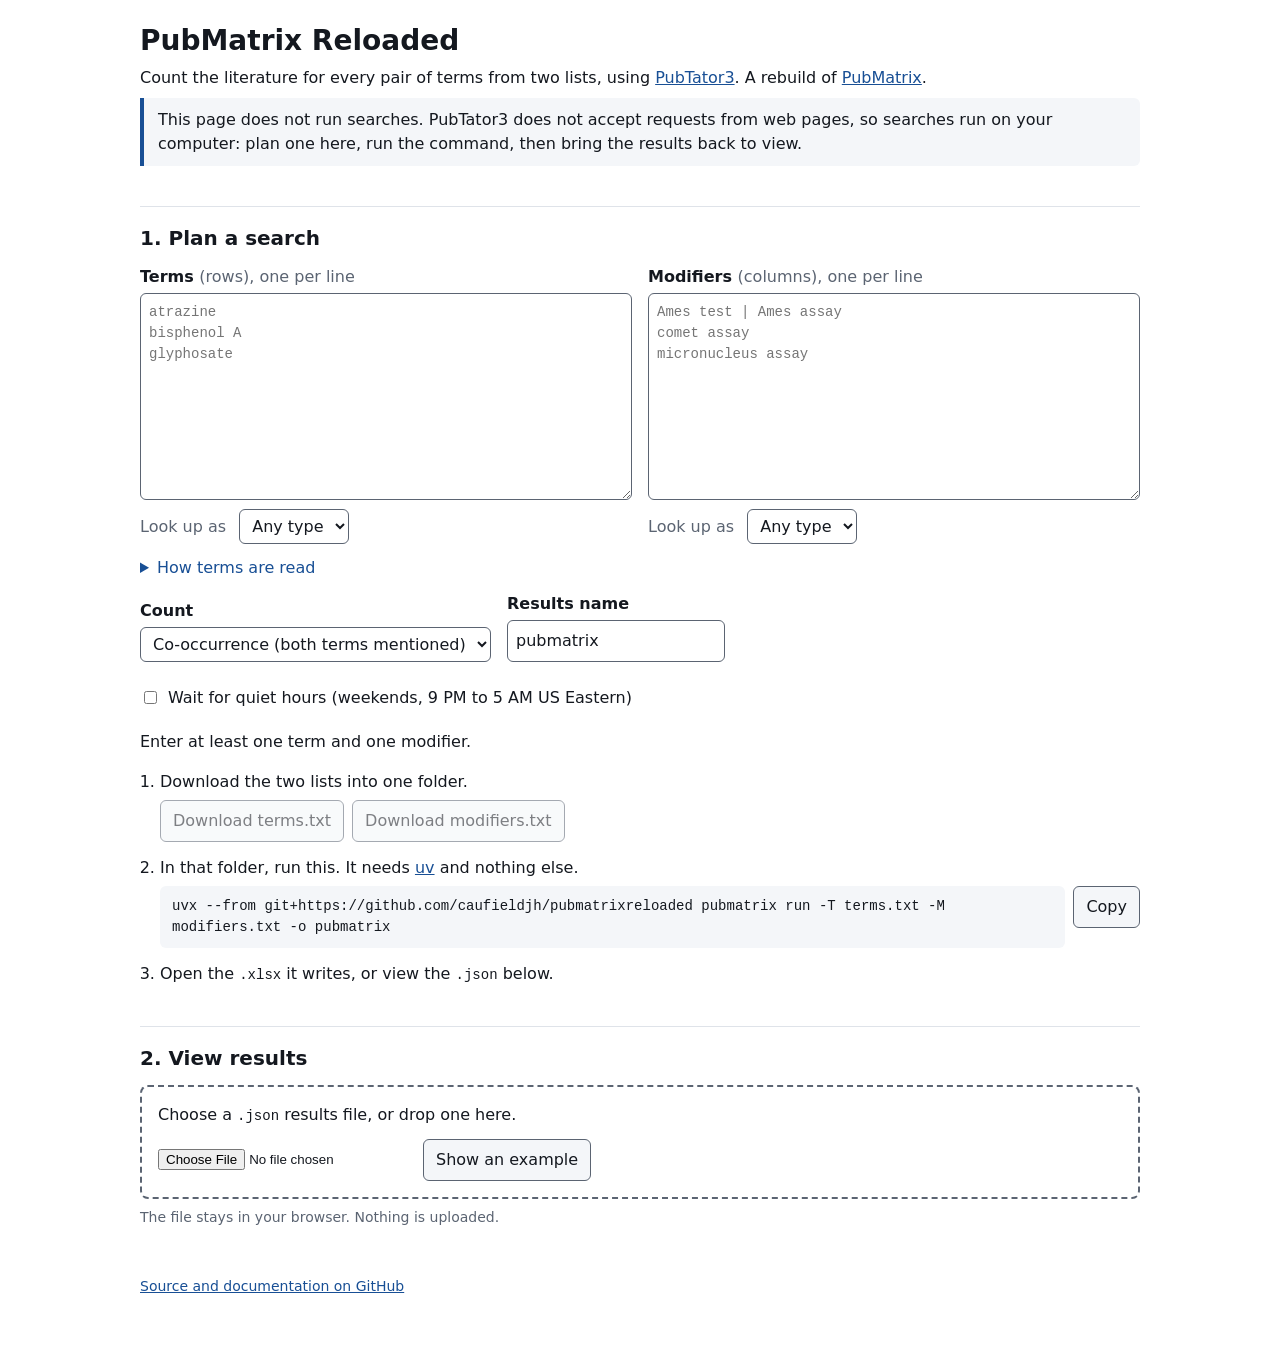
==== docs/index.html @ 08c8aae6 "Add a web page to plan searches and view results PubTator3 sends no CORS headers, so a page on GitHu" ====
<!doctype html>
<html lang="en">
<head>
<meta charset="utf-8">
<meta name="viewport" content="width=device-width, initial-scale=1">
<meta http-equiv="Content-Security-Policy" content="default-src 'none'; script-src 'self'; style-src 'self'; connect-src 'self'; base-uri 'none'; form-action 'none'">
<title>PubMatrix Reloaded</title>
<meta name="description" content="Plan a pairwise literature search over PubTator3 and view its results.">
<link rel="stylesheet" href="style.css">
<script type="module" src="app.js"></script>
</head>
<body>
<main>
<header>
  <h1>PubMatrix Reloaded</h1>
  <p>Count the literature for every pair of terms from two lists, using
    <a href="https://www.ncbi.nlm.nih.gov/research/pubtator3/">PubTator3</a>.
    A rebuild of <a href="https://pmc.ncbi.nlm.nih.gov/articles/PMC317283/">PubMatrix</a>.</p>
  <p class="callout">This page does not run searches. PubTator3 does not accept requests from web pages,
    so searches run on your computer: plan one here, run the command, then bring the results back to view.</p>
</header>

<section aria-labelledby="plan-title">
  <h2 id="plan-title">1. Plan a search</h2>
  <form id="plan">
    <div class="lists">
      <div>
        <label for="terms">Terms <span>(rows), one per line</span></label>
        <textarea id="terms" rows="9" spellcheck="false" placeholder="atrazine&#10;bisphenol A&#10;glyphosate"></textarea>
        <label class="inline" for="terms-type">Look up as</label>
        <select id="terms-type"></select>
      </div>
      <div>
        <label for="modifiers">Modifiers <span>(columns), one per line</span></label>
        <textarea id="modifiers" rows="9" spellcheck="false" placeholder="Ames test | Ames assay&#10;comet assay&#10;micronucleus assay"></textarea>
        <label class="inline" for="modifiers-type">Look up as</label>
        <select id="modifiers-type"></select>
      </div>
    </div>
    <details>
      <summary>How terms are read</summary>
      <table class="plain">
        <tr><td><code>@GENE_BRCA1</code></td><td>That entity ID, as written</td></tr>
        <tr><td><code>"DNA repair"</code></td><td>That exact phrase</td></tr>
        <tr><td><code>p53</code></td><td>The entity with that exact name or synonym, otherwise a phrase</td></tr>
        <tr><td><code>Ames test | Ames assay</code></td><td>Documents with either</td></tr>
      </table>
      <p>Set "Look up as" for a list of one kind. A chemical list needs it: <code>PFOA</code> alone is also the gene <i>pfoA</i>.</p>
    </details>
    <div class="options">
      <div>
        <label for="relation">Count</label>
        <select id="relation"></select>
      </div>
      <div>
        <label for="output">Results name</label>
        <input id="output" type="text" value="pubmatrix" spellcheck="false">
      </div>
      <label class="check"><input id="quiet" type="checkbox"> Wait for quiet hours (weekends, 9 PM to 5 AM US Eastern)</label>
    </div>
  </form>
  <p id="estimate" aria-live="polite"></p>
  <ul id="warnings" class="warnings" aria-live="polite"></ul>
  <ol class="steps">
    <li>
      <span>Download the two lists into one folder.</span>
      <div class="buttons">
        <button type="button" id="save-terms">Download terms.txt</button>
        <button type="button" id="save-modifiers">Download modifiers.txt</button>
      </div>
    </li>
    <li>
      <span>In that folder, run this. It needs <a href="https://docs.astral.sh/uv/">uv</a> and nothing else.</span>
      <div class="command">
        <pre id="command" tabindex="0"></pre>
        <button type="button" id="copy">Copy</button>
      </div>
    </li>
    <li><span>Open the <code>.xlsx</code> it writes, or view the <code>.json</code> below.</span></li>
  </ol>
</section>

<section aria-labelledby="view-title">
  <h2 id="view-title">2. View results</h2>
  <div id="drop" class="drop">
    <label for="file">Choose a <code>.json</code> results file, or drop one here.</label>
    <input id="file" type="file" accept=".json,application/json">
    <button type="button" id="example">Show an example</button>
  </div>
  <p class="fine">The file stays in your browser. Nothing is uploaded.</p>
  <p id="load-error" class="error" role="alert" hidden></p>

  <div id="results" hidden>
    <p id="summary"></p>
    <p id="partial" class="callout" hidden></p>
    <label class="check"><input id="hide-empty" type="checkbox"> Hide terms with no hits</label>
    <div class="scroll"><table id="matrix"></table></div>
    <div class="legend" id="legend"></div>
    <p class="fine">Select a count to open those documents in PubTator3. Select a heading to sort.
      — means no value is known; the reason is in its tooltip. Counts are PubTator3 documents
      (PubMed abstracts and PMC full text), not PubMed hits.</p>
    <h3>How each term was read</h3>
    <div class="scroll"><table id="terms-read" class="plain"></table></div>
    <h3>How this was made</h3>
    <div class="scroll"><table id="run-info" class="plain"></table></div>
  </div>
</section>

<footer>
  <p><a href="https://github.com/caufieldjh/pubmatrixreloaded">Source and documentation on GitHub</a></p>
</footer>
</main>
</body>
</html>
---- docs/style.css ----
:root {
  --surface: #ffffff; --raised: #f4f6f9; --ink: #14181f; --muted: #5b6472; --line: #dfe3e9;
  --accent: #184f95; --warn: #8a4b00;
  --h1: #cde2fb; --h2: #9ec5f4; --h3: #6da7ec;
  --h4: #256abf; --h5: #184f95; --h6: #0d366b;
  --ink-low: #14181f; --ink-high: #ffffff;
  color-scheme: light dark;
}
@media (prefers-color-scheme: dark) {
  :root {
    --surface: #16181d; --raised: #20232a; --ink: #e8eaee; --muted: #a0a8b4; --line: #333842;
    --accent: #9ec5f4; --warn: #f0b566;
    --h1: #0d366b; --h2: #184f95; --h3: #256abf;
    --h4: #6da7ec; --h5: #9ec5f4; --h6: #cde2fb;
    --ink-low: #ffffff; --ink-high: #14181f;
  }
}
* { box-sizing: border-box; }
body { margin: 0; padding: 24px 16px 48px; background: var(--surface); color: var(--ink);
  font: 16px/1.5 system-ui, -apple-system, "Segoe UI", sans-serif; }
main { max-width: 1000px; margin: 0 auto; }
h1 { font-size: 28px; line-height: 1.2; margin: 0 0 8px; }
h2 { font-size: 20px; margin: 40px 0 12px; padding-top: 16px; border-top: 1px solid var(--line); }
h3 { font-size: 16px; margin: 28px 0 8px; }
p { margin: 8px 0; }
a { color: var(--accent); }
code, pre { font: 14px/1.5 ui-monospace, SFMono-Regular, Menlo, Consolas, monospace; }
label { display: block; font-weight: 600; margin-bottom: 4px; }
label span { font-weight: 400; color: var(--muted); }
label.inline { display: inline-block; margin: 8px 8px 0 0; font-weight: 400; color: var(--muted); }
label.check { display: flex; gap: 8px; align-items: center; font-weight: 400; margin: 8px 0; }
textarea, input[type="text"], select, button {
  font: inherit; color: var(--ink); background: var(--surface);
  border: 1px solid var(--muted); border-radius: 6px; padding: 8px; }
textarea { width: 100%; resize: vertical; font-family: ui-monospace, SFMono-Regular, Menlo, Consolas, monospace; font-size: 14px; }
select { padding: 6px 8px; max-width: 100%; }
button { cursor: pointer; background: var(--raised); padding: 8px 12px; }
button:hover { border-color: var(--accent); }
button:disabled { cursor: not-allowed; opacity: .55; }
:focus-visible { outline: 2px solid var(--accent); outline-offset: 2px; }
.callout { background: var(--raised); border-left: 4px solid var(--accent); padding: 10px 14px; border-radius: 0 6px 6px 0; }
.fine { font-size: 14px; color: var(--muted); }
.error { color: var(--warn); font-weight: 600; }
.lists { display: grid; grid-template-columns: repeat(auto-fit, minmax(260px, 1fr)); gap: 16px; }
details { margin: 12px 0; }
summary { cursor: pointer; color: var(--accent); }
.options { display: flex; flex-wrap: wrap; gap: 16px; align-items: flex-end; margin: 12px 0; }
.options .check { flex-basis: 100%; }
.warnings { margin: 8px 0; padding-left: 20px; color: var(--warn); }
.warnings:empty { display: none; }
.steps { padding-left: 20px; }
.steps li { margin: 14px 0; }
.buttons { display: flex; flex-wrap: wrap; gap: 8px; margin-top: 6px; }
.command { display: flex; gap: 8px; align-items: flex-start; margin-top: 6px; }
.command pre { flex: 1; min-width: 0; margin: 0; padding: 10px 12px; background: var(--raised);
  border-radius: 6px; white-space: pre-wrap; overflow-wrap: anywhere; }
.drop { border: 2px dashed var(--muted); border-radius: 8px; padding: 16px; display: flex;
  flex-wrap: wrap; gap: 12px; align-items: center; }
.drop.over { border-color: var(--accent); background: var(--raised); }
.drop label { flex-basis: 100%; font-weight: 400; margin: 0; }
.drop input { max-width: 100%; }
.scroll { overflow-x: auto; margin-top: 12px; }
table { border-collapse: separate; border-spacing: 2px; }
#matrix th { font-weight: 600; text-align: left; vertical-align: bottom; padding: 4px 8px; }
#matrix th small { display: block; font-weight: 400; color: var(--muted); }
#matrix thead button { all: unset; cursor: pointer; display: block; }
#matrix thead button:focus-visible { outline: 2px solid var(--accent); }
#matrix th[aria-sort="descending"] small::after { content: " ↓"; }
#matrix th[aria-sort="ascending"] small::after { content: " ↑"; }
#matrix tbody th { position: sticky; left: 0; background: var(--surface); }
#matrix td { min-width: 72px; padding: 0; text-align: right; font-size: 15px;
  font-variant-numeric: tabular-nums; border-radius: 4px; }
#matrix td a { display: block; padding: 8px 10px; color: inherit; text-decoration: none; }
#matrix td a:hover { text-decoration: underline; }
#matrix td a:focus-visible { outline: 2px solid var(--ink); outline-offset: -2px; }
#matrix td.h0 { color: var(--muted); }
#matrix td.none { padding: 8px 10px; color: var(--muted); cursor: help;
  outline: 1px dashed var(--line); outline-offset: -1px; }
.h1 { background: var(--h1); color: var(--ink-low); }
.h2 { background: var(--h2); color: var(--ink-low); }
.h3 { background: var(--h3); color: var(--ink-low); }
.h4 { background: var(--h4); color: var(--ink-high); }
.h5 { background: var(--h5); color: var(--ink-high); }
.h6 { background: var(--h6); color: var(--ink-high); }
.legend { display: flex; align-items: center; gap: 2px; margin-top: 12px; font-size: 13px; color: var(--muted); }
.legend i { width: 28px; height: 12px; border-radius: 2px; }
.legend span { margin: 0 6px; }
table.plain { border-spacing: 0; width: 100%; font-size: 14px; }
table.plain th, table.plain td { padding: 6px 12px 6px 0; border-bottom: 1px solid var(--line);
  text-align: left; vertical-align: top; overflow-wrap: break-word; }
table.plain code { overflow-wrap: anywhere; }
#terms-read { min-width: 640px; }
#run-info th { white-space: nowrap; }
table.plain .num { text-align: right; font-variant-numeric: tabular-nums; }
footer { margin-top: 48px; font-size: 14px; color: var(--muted); }
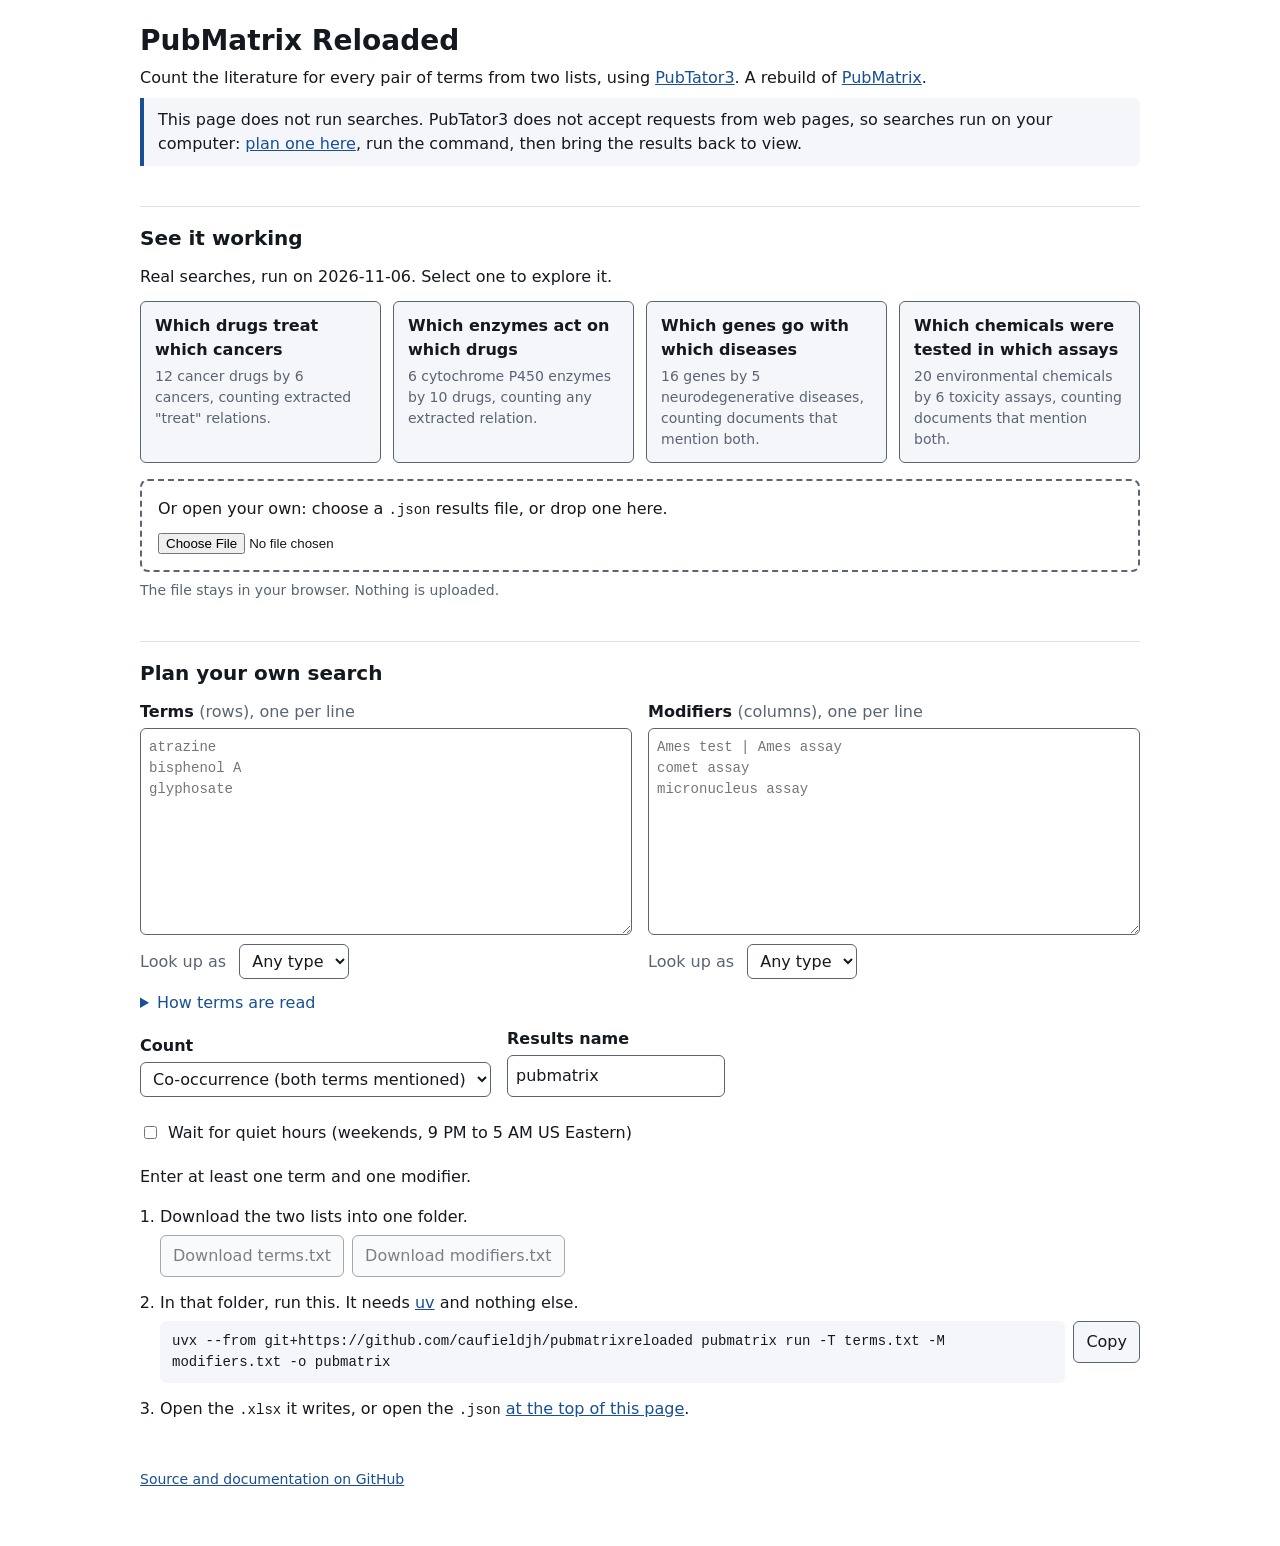
==== commit 59dd1fc6: "Show four real example searches on the web page The page now opens with real results a visitor can e" ====
--- a/docs/index.html
+++ b/docs/index.html
@@ -17,11 +17,39 @@
     <a href="https://www.ncbi.nlm.nih.gov/research/pubtator3/">PubTator3</a>.
     A rebuild of <a href="https://pmc.ncbi.nlm.nih.gov/articles/PMC317283/">PubMatrix</a>.</p>
   <p class="callout">This page does not run searches. PubTator3 does not accept requests from web pages,
-    so searches run on your computer: plan one here, run the command, then bring the results back to view.</p>
+    so searches run on your computer: <a href="#plan-title">plan one here</a>, run the command, then bring the results back to view.</p>
 </header>
 
+<section aria-labelledby="view-title">
+  <h2 id="view-title">See it working</h2>
+  <p>Real searches, run on 2026-11-06. Select one to explore it.</p>
+  <div id="examples" class="cards"></div>
+  <div id="drop" class="drop">
+    <label for="file">Or open your own: choose a <code>.json</code> results file, or drop one here.</label>
+    <input id="file" type="file" accept=".json,application/json">
+  </div>
+  <p class="fine">The file stays in your browser. Nothing is uploaded.</p>
+  <p id="load-error" class="error" role="alert" hidden></p>
+
+  <div id="results" hidden>
+    <h3 id="summary" tabindex="-1"></h3>
+    <p id="reading" class="callout" hidden></p>
+    <p id="partial" class="callout" hidden></p>
+    <label class="check"><input id="hide-empty" type="checkbox"> Hide terms with no hits</label>
+    <div class="scroll"><table id="matrix"></table></div>
+    <div class="legend" id="legend"></div>
+    <p class="fine">Select a count to open those documents in PubTator3. Select a heading to sort.
+      — means no value is known; the reason is in its tooltip. Counts are PubTator3 documents
+      (PubMed abstracts and PMC full text), not PubMed hits.</p>
+    <h3>How each term was read</h3>
+    <div class="scroll"><table id="terms-read" class="plain"></table></div>
+    <h3>How this was made</h3>
+    <div class="scroll"><table id="run-info" class="plain"></table></div>
+  </div>
+</section>
+
 <section aria-labelledby="plan-title">
-  <h2 id="plan-title">1. Plan a search</h2>
+  <h2 id="plan-title">Plan your own search</h2>
   <form id="plan">
     <div class="lists">
       <div>
@@ -76,34 +104,8 @@
         <button type="button" id="copy">Copy</button>
       </div>
     </li>
-    <li><span>Open the <code>.xlsx</code> it writes, or view the <code>.json</code> below.</span></li>
+    <li><span>Open the <code>.xlsx</code> it writes, or open the <code>.json</code> <a href="#view-title">at the top of this page</a>.</span></li>
   </ol>
-</section>
-
-<section aria-labelledby="view-title">
-  <h2 id="view-title">2. View results</h2>
-  <div id="drop" class="drop">
-    <label for="file">Choose a <code>.json</code> results file, or drop one here.</label>
-    <input id="file" type="file" accept=".json,application/json">
-    <button type="button" id="example">Show an example</button>
-  </div>
-  <p class="fine">The file stays in your browser. Nothing is uploaded.</p>
-  <p id="load-error" class="error" role="alert" hidden></p>
-
-  <div id="results" hidden>
-    <p id="summary"></p>
-    <p id="partial" class="callout" hidden></p>
-    <label class="check"><input id="hide-empty" type="checkbox"> Hide terms with no hits</label>
-    <div class="scroll"><table id="matrix"></table></div>
-    <div class="legend" id="legend"></div>
-    <p class="fine">Select a count to open those documents in PubTator3. Select a heading to sort.
-      — means no value is known; the reason is in its tooltip. Counts are PubTator3 documents
-      (PubMed abstracts and PMC full text), not PubMed hits.</p>
-    <h3>How each term was read</h3>
-    <div class="scroll"><table id="terms-read" class="plain"></table></div>
-    <h3>How this was made</h3>
-    <div class="scroll"><table id="run-info" class="plain"></table></div>
-  </div>
 </section>
 
 <footer>
--- a/docs/style.css
+++ b/docs/style.css
@@ -22,6 +22,7 @@
 h1 { font-size: 28px; line-height: 1.2; margin: 0 0 8px; }
 h2 { font-size: 20px; margin: 40px 0 12px; padding-top: 16px; border-top: 1px solid var(--line); }
 h3 { font-size: 16px; margin: 28px 0 8px; }
+#summary:focus { outline: none; }
 p { margin: 8px 0; }
 a { color: var(--accent); }
 code, pre { font: 14px/1.5 ui-monospace, SFMono-Regular, Menlo, Consolas, monospace; }
@@ -54,6 +55,11 @@
 .command { display: flex; gap: 8px; align-items: flex-start; margin-top: 6px; }
 .command pre { flex: 1; min-width: 0; margin: 0; padding: 10px 12px; background: var(--raised);
   border-radius: 6px; white-space: pre-wrap; overflow-wrap: anywhere; }
+.cards { display: grid; grid-template-columns: repeat(auto-fit, minmax(220px, 1fr)); gap: 12px; margin: 12px 0 16px; }
+.cards button { text-align: left; padding: 12px 14px; display: flex; flex-direction: column; gap: 4px; }
+.cards button[aria-pressed="true"] { border-color: var(--accent); box-shadow: inset 0 0 0 1px var(--accent); }
+.cards b { font-weight: 600; }
+.cards small { color: var(--muted); font-size: 14px; }
 .drop { border: 2px dashed var(--muted); border-radius: 8px; padding: 16px; display: flex;
   flex-wrap: wrap; gap: 12px; align-items: center; }
 .drop.over { border-color: var(--accent); background: var(--raised); }
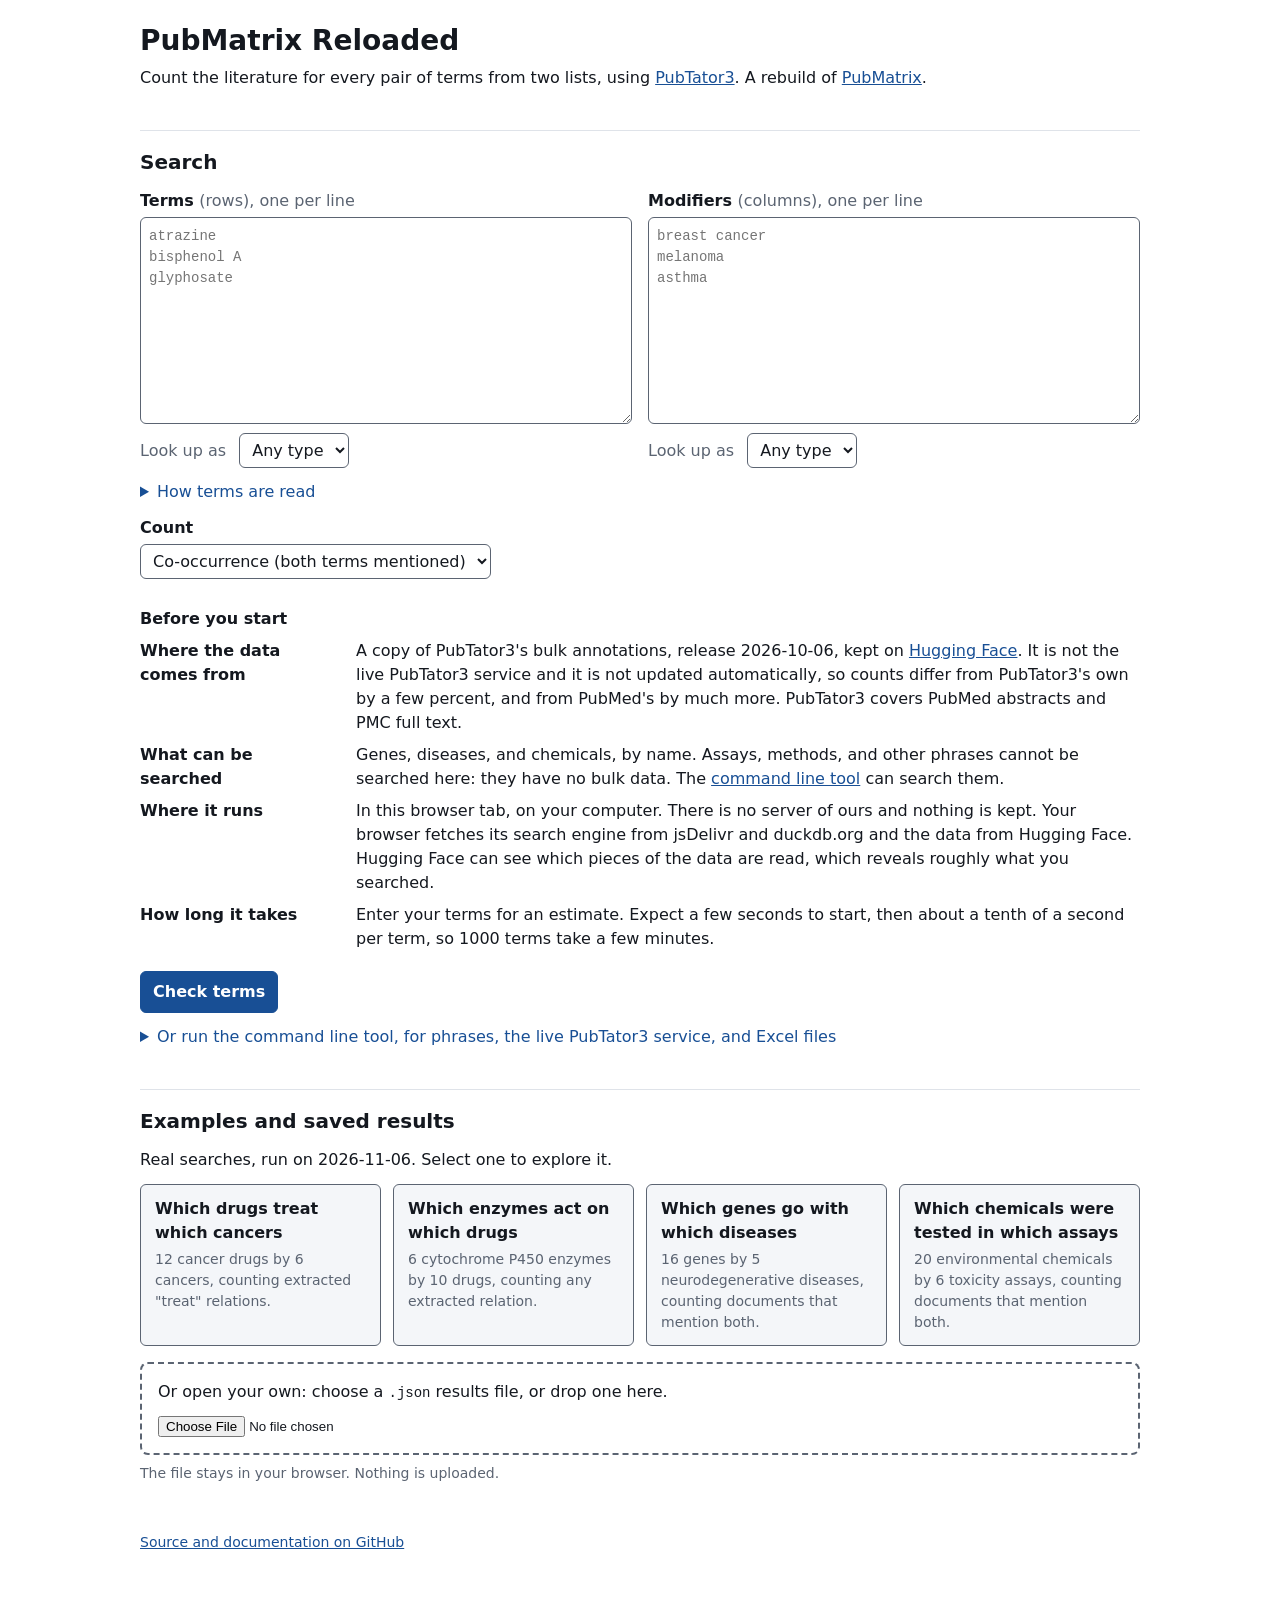
==== commit 6c1af2ef: "Search from the web page, in the browser The page now runs searches itself. PubTator3's API refuses " ====
--- a/docs/index.html
+++ b/docs/index.html
@@ -3,9 +3,9 @@
 <head>
 <meta charset="utf-8">
 <meta name="viewport" content="width=device-width, initial-scale=1">
-<meta http-equiv="Content-Security-Policy" content="default-src 'none'; script-src 'self'; style-src 'self'; connect-src 'self'; base-uri 'none'; form-action 'none'">
+<meta http-equiv="Content-Security-Policy" content="default-src 'none'; script-src 'self' https://cdn.jsdelivr.net 'wasm-unsafe-eval' blob:; worker-src blob:; style-src 'self'; connect-src 'self' https://cdn.jsdelivr.net https://extensions.duckdb.org https://huggingface.co https://*.huggingface.co https://*.hf.co; base-uri 'none'; form-action 'none'">
 <title>PubMatrix Reloaded</title>
-<meta name="description" content="Plan a pairwise literature search over PubTator3 and view its results.">
+<meta name="description" content="Count the literature for every pair of terms from two lists, in your browser, using PubTator3 data.">
 <link rel="stylesheet" href="style.css">
 <script type="module" src="app.js"></script>
 </head>
@@ -16,40 +16,10 @@
   <p>Count the literature for every pair of terms from two lists, using
     <a href="https://www.ncbi.nlm.nih.gov/research/pubtator3/">PubTator3</a>.
     A rebuild of <a href="https://pmc.ncbi.nlm.nih.gov/articles/PMC317283/">PubMatrix</a>.</p>
-  <p class="callout">This page does not run searches. PubTator3 does not accept requests from web pages,
-    so searches run on your computer: <a href="#plan-title">plan one here</a>, run the command, then bring the results back to view.</p>
 </header>
 
-<section aria-labelledby="view-title">
-  <h2 id="view-title">See it working</h2>
-  <p>Real searches, run on 2026-11-06. Select one to explore it.</p>
-  <div id="examples" class="cards"></div>
-  <div id="drop" class="drop">
-    <label for="file">Or open your own: choose a <code>.json</code> results file, or drop one here.</label>
-    <input id="file" type="file" accept=".json,application/json">
-  </div>
-  <p class="fine">The file stays in your browser. Nothing is uploaded.</p>
-  <p id="load-error" class="error" role="alert" hidden></p>
-
-  <div id="results" hidden>
-    <h3 id="summary" tabindex="-1"></h3>
-    <p id="reading" class="callout" hidden></p>
-    <p id="partial" class="callout" hidden></p>
-    <label class="check"><input id="hide-empty" type="checkbox"> Hide terms with no hits</label>
-    <div class="scroll"><table id="matrix"></table></div>
-    <div class="legend" id="legend"></div>
-    <p class="fine">Select a count to open those documents in PubTator3. Select a heading to sort.
-      — means no value is known; the reason is in its tooltip. Counts are PubTator3 documents
-      (PubMed abstracts and PMC full text), not PubMed hits.</p>
-    <h3>How each term was read</h3>
-    <div class="scroll"><table id="terms-read" class="plain"></table></div>
-    <h3>How this was made</h3>
-    <div class="scroll"><table id="run-info" class="plain"></table></div>
-  </div>
-</section>
-
-<section aria-labelledby="plan-title">
-  <h2 id="plan-title">Plan your own search</h2>
+<section aria-labelledby="search-title">
+  <h2 id="search-title">Search</h2>
   <form id="plan">
     <div class="lists">
       <div>
@@ -60,7 +30,7 @@
       </div>
       <div>
         <label for="modifiers">Modifiers <span>(columns), one per line</span></label>
-        <textarea id="modifiers" rows="9" spellcheck="false" placeholder="Ames test | Ames assay&#10;comet assay&#10;micronucleus assay"></textarea>
+        <textarea id="modifiers" rows="9" spellcheck="false" placeholder="breast cancer&#10;melanoma&#10;asthma"></textarea>
         <label class="inline" for="modifiers-type">Look up as</label>
         <select id="modifiers-type"></select>
       </div>
@@ -68,25 +38,84 @@
     <details>
       <summary>How terms are read</summary>
       <table class="plain">
-        <tr><td><code>@GENE_BRCA1</code></td><td>That entity ID, as written</td></tr>
-        <tr><td><code>"DNA repair"</code></td><td>That exact phrase</td></tr>
-        <tr><td><code>p53</code></td><td>The entity with that exact name or synonym, otherwise a phrase</td></tr>
-        <tr><td><code>Ames test | Ames assay</code></td><td>Documents with either</td></tr>
+        <tr><td><code>tamoxifen</code></td><td>The entity most often written that way in the literature</td></tr>
+        <tr><td><code>PFOA | perfluorooctanoic acid</code></td><td>Documents with either</td></tr>
+        <tr><td><code>672</code> as a gene, <code>MESH:D001943</code> as a disease or chemical</td><td>That exact ID</td></tr>
       </table>
-      <p>Set "Look up as" for a list of one kind. A chemical list needs it: <code>PFOA</code> alone is also the gene <i>pfoA</i>.</p>
+      <p>Set "Look up as" for a list of one kind. A chemical list needs it: <code>PFOA</code> is also the gene <i>pfoA</i>.</p>
     </details>
     <div class="options">
       <div>
         <label for="relation">Count</label>
         <select id="relation"></select>
       </div>
+    </div>
+  </form>
+
+  <div class="expect">
+    <h3>Before you start</h3>
+    <dl>
+      <dt>Where the data comes from</dt>
+      <dd>A copy of PubTator3's bulk annotations, release <span id="data-release"></span>, kept on
+        <a id="dataset-link" href="#">Hugging Face</a>. It is not the live PubTator3 service and it is not updated
+        automatically, so counts differ from PubTator3's own by a few percent, and from PubMed's by much more.
+        PubTator3 covers PubMed abstracts and PMC full text.</dd>
+      <dt>What can be searched</dt>
+      <dd>Genes, diseases, and chemicals, by name. Assays, methods, and other phrases cannot be searched here:
+        they have no bulk data. The <a href="#command-line">command line tool</a> can search them.</dd>
+      <dt>Where it runs</dt>
+      <dd>In this browser tab, on your computer. There is no server of ours and nothing is kept. Your browser
+        fetches its search engine from jsDelivr and duckdb.org and the data from Hugging Face. Hugging Face can see
+        which pieces of the data are read, which reveals roughly what you searched.</dd>
+      <dt id="time-title">How long it takes</dt>
+      <dd id="time-estimate" aria-live="polite"></dd>
+    </dl>
+  </div>
+
+  <div class="buttons">
+    <button type="button" id="check" class="primary">Check terms</button>
+  </div>
+  <p id="check-status" class="status" role="status"></p>
+
+  <div id="checked" hidden>
+    <h3>How your terms were read</h3>
+    <p id="check-summary"></p>
+    <p class="fine">These readings come from text mining and can be wrong: <code>apoptosis</code> reads as a disease, for
+      example, because that is how it was tagged. Follow a link if you are unsure of an entity.</p>
+    <div class="scroll tall"><table id="check-table" class="plain"></table></div>
+    <div class="callout">
+      <p><b id="run-estimate"></b></p>
+      <p><b>Keep this tab open until it finishes.</b> Closing or reloading it loses the search, because nothing is
+        saved until you download the results. You can use other tabs and windows meanwhile, though browsers may
+        slow a tab you are not looking at. Your computer must stay awake and online.</p>
+    </div>
+    <div class="buttons">
+      <button type="button" id="start" class="primary">Start search</button>
+    </div>
+  </div>
+
+  <div id="running" hidden>
+    <h3 id="run-title">Searching</h3>
+    <progress id="progress" max="1" value="0"></progress>
+    <p id="run-status" class="status" role="status"></p>
+    <p><b>Keep this tab open.</b> Stopping keeps what is finished so far.</p>
+    <div class="buttons">
+      <button type="button" id="stop">Stop and keep results so far</button>
+    </div>
+  </div>
+  <p id="search-error" class="error" role="alert" hidden></p>
+
+  <details id="command-line">
+    <summary>Or run the command line tool, for phrases, the live PubTator3 service, and Excel files</summary>
+    <p>The tool searches PubTator3 itself, so it can use any phrase and has the newest data. It is limited to about
+      two requests a second, so large searches take hours. It uses the same lists as above.</p>
+    <div class="options">
       <div>
         <label for="output">Results name</label>
         <input id="output" type="text" value="pubmatrix" spellcheck="false">
       </div>
       <label class="check"><input id="quiet" type="checkbox"> Wait for quiet hours (weekends, 9 PM to 5 AM US Eastern)</label>
     </div>
-  </form>
   <p id="estimate" aria-live="polite"></p>
   <ul id="warnings" class="warnings" aria-live="polite"></ul>
   <ol class="steps">
@@ -104,8 +133,46 @@
         <button type="button" id="copy">Copy</button>
       </div>
     </li>
-    <li><span>Open the <code>.xlsx</code> it writes, or open the <code>.json</code> <a href="#view-title">at the top of this page</a>.</span></li>
+    <li><span>Open the <code>.xlsx</code> it writes, or open the <code>.json</code> <a href="#view-title">on this page</a>.</span></li>
   </ol>
+  </details>
+</section>
+
+<section aria-labelledby="view-title">
+  <h2 id="view-title">Examples and saved results</h2>
+  <p>Real searches, run on 2026-11-06. Select one to explore it.</p>
+  <div id="examples" class="cards"></div>
+  <div id="drop" class="drop">
+    <label for="file">Or open your own: choose a <code>.json</code> results file, or drop one here.</label>
+    <input id="file" type="file" accept=".json,application/json">
+  </div>
+  <p class="fine">The file stays in your browser. Nothing is uploaded.</p>
+  <p id="load-error" class="error" role="alert" hidden></p>
+
+</section>
+
+<section id="results-section" aria-labelledby="results-title">
+  <div id="results" hidden>
+    <h2 id="results-title">Results</h2>
+    <h3 id="summary" tabindex="-1"></h3>
+    <p id="reading" class="callout" hidden></p>
+    <p id="partial" class="callout" hidden></p>
+    <div class="buttons">
+      <button type="button" id="save-json">Download results (.json)</button>
+      <button type="button" id="save-csv">Download table (.csv)</button>
+    </div>
+    <label class="check"><input id="hide-empty" type="checkbox"> Hide terms with no hits</label>
+    <div class="scroll"><table id="matrix"></table></div>
+    <div class="legend" id="legend"></div>
+    <p class="fine">Select a count to open a PubTator3 search for that pair. Select a heading to sort.
+      — means no value is known; the reason is in its tooltip. Counts are PubTator3 documents
+      (PubMed abstracts and PMC full text), not PubMed hits. For searches run on this page, the link searches
+      PubTator3 for the words you typed, so the count there may differ.</p>
+    <h3>How each term was read</h3>
+    <div class="scroll"><table id="terms-read" class="plain"></table></div>
+    <h3>How this was made</h3>
+    <div class="scroll"><table id="run-info" class="plain"></table></div>
+  </div>
 </section>
 
 <footer>
--- a/docs/style.css
+++ b/docs/style.css
@@ -55,6 +55,17 @@
 .command { display: flex; gap: 8px; align-items: flex-start; margin-top: 6px; }
 .command pre { flex: 1; min-width: 0; margin: 0; padding: 10px 12px; background: var(--raised);
   border-radius: 6px; white-space: pre-wrap; overflow-wrap: anywhere; }
+button.primary { background: var(--accent); border-color: var(--accent); color: var(--surface); font-weight: 600; }
+.status { color: var(--muted); }
+.expect { margin: 20px 0; }
+.expect dl { margin: 0; display: grid; grid-template-columns: minmax(0, 200px) minmax(0, 1fr); gap: 8px 16px; }
+.expect dt { font-weight: 600; }
+.expect dd { margin: 0; }
+@media (max-width: 640px) { .expect dl { grid-template-columns: minmax(0, 1fr); gap: 2px; } .expect dd { margin-bottom: 10px; } }
+progress { width: 100%; height: 14px; accent-color: var(--accent); }
+.scroll.tall { max-height: 320px; overflow-y: auto; }
+.found { color: var(--muted); }
+.notfound { color: var(--warn); font-weight: 600; }
 .cards { display: grid; grid-template-columns: repeat(auto-fit, minmax(220px, 1fr)); gap: 12px; margin: 12px 0 16px; }
 .cards button { text-align: left; padding: 12px 14px; display: flex; flex-direction: column; gap: 4px; }
 .cards button[aria-pressed="true"] { border-color: var(--accent); box-shadow: inset 0 0 0 1px var(--accent); }
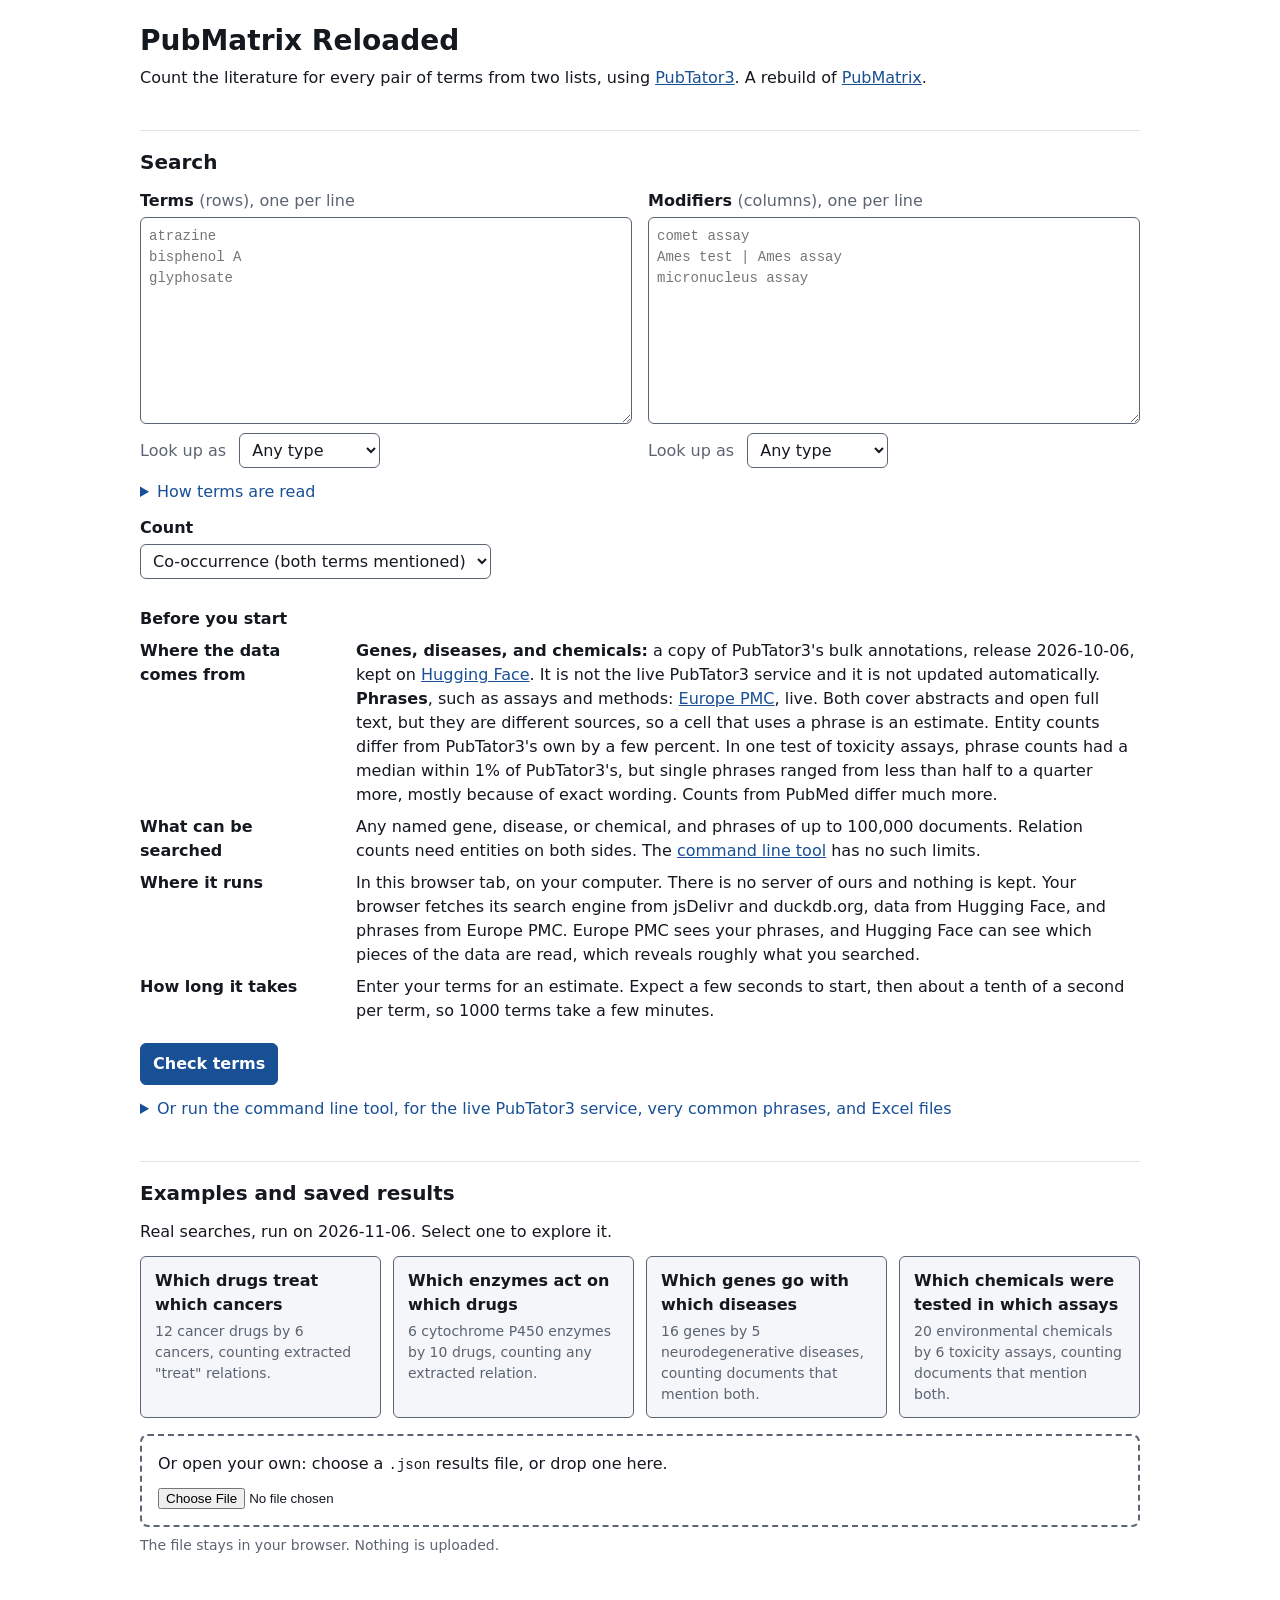
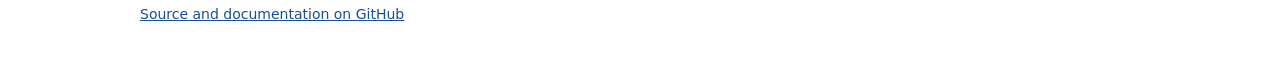
==== commit 17d6abb1: "Search phrases from the web page through Europe PMC Phrases such as assays have no bulk data, so the" ====
--- a/docs/index.html
+++ b/docs/index.html
@@ -3,7 +3,7 @@
 <head>
 <meta charset="utf-8">
 <meta name="viewport" content="width=device-width, initial-scale=1">
-<meta http-equiv="Content-Security-Policy" content="default-src 'none'; script-src 'self' https://cdn.jsdelivr.net 'wasm-unsafe-eval' blob:; worker-src blob:; style-src 'self'; connect-src 'self' https://cdn.jsdelivr.net https://extensions.duckdb.org https://huggingface.co https://*.huggingface.co https://*.hf.co; base-uri 'none'; form-action 'none'">
+<meta http-equiv="Content-Security-Policy" content="default-src 'none'; script-src 'self' https://cdn.jsdelivr.net 'wasm-unsafe-eval' blob:; worker-src blob:; style-src 'self'; connect-src 'self' https://cdn.jsdelivr.net https://extensions.duckdb.org https://www.ebi.ac.uk https://huggingface.co https://*.huggingface.co https://*.hf.co; base-uri 'none'; form-action 'none'">
 <title>PubMatrix Reloaded</title>
 <meta name="description" content="Count the literature for every pair of terms from two lists, in your browser, using PubTator3 data.">
 <link rel="stylesheet" href="style.css">
@@ -30,7 +30,7 @@
       </div>
       <div>
         <label for="modifiers">Modifiers <span>(columns), one per line</span></label>
-        <textarea id="modifiers" rows="9" spellcheck="false" placeholder="breast cancer&#10;melanoma&#10;asthma"></textarea>
+        <textarea id="modifiers" rows="9" spellcheck="false" placeholder="comet assay&#10;Ames test | Ames assay&#10;micronucleus assay"></textarea>
         <label class="inline" for="modifiers-type">Look up as</label>
         <select id="modifiers-type"></select>
       </div>
@@ -39,10 +39,16 @@
       <summary>How terms are read</summary>
       <table class="plain">
         <tr><td><code>tamoxifen</code></td><td>The entity most often written that way in the literature</td></tr>
+        <tr><td><code>comet assay</code></td><td>Not an entity, so a phrase, searched at Europe PMC</td></tr>
+        <tr><td><code>"cell line"</code></td><td>Always a phrase, even if it could be an entity</td></tr>
+        <tr><td>Any term, with "Look up as" set to phrases only</td><td>A phrase</td></tr>
         <tr><td><code>PFOA | perfluorooctanoic acid</code></td><td>Documents with either</td></tr>
         <tr><td><code>672</code> as a gene, <code>MESH:D001943</code> as a disease or chemical</td><td>That exact ID</td></tr>
       </table>
-      <p>Set "Look up as" for a list of one kind. A chemical list needs it: <code>PFOA</code> is also the gene <i>pfoA</i>.</p>
+      <p>Set "Look up as" for a list of one kind. A chemical list needs it: <code>PFOA</code> is also the gene <i>pfoA</i>.
+        A list of assays or methods needs "phrases only": otherwise <code>LLNA</code> reads as a disease.</p>
+      <p>Europe PMC matches a phrase's exact words, while PubTator3 also matches variants such as plurals. List the
+        variants you mean: <code>chromosomal aberration | chromosomal aberrations</code>.</p>
     </details>
     <div class="options">
       <div>
@@ -56,17 +62,22 @@
     <h3>Before you start</h3>
     <dl>
       <dt>Where the data comes from</dt>
-      <dd>A copy of PubTator3's bulk annotations, release <span id="data-release"></span>, kept on
-        <a id="dataset-link" href="#">Hugging Face</a>. It is not the live PubTator3 service and it is not updated
-        automatically, so counts differ from PubTator3's own by a few percent, and from PubMed's by much more.
-        PubTator3 covers PubMed abstracts and PMC full text.</dd>
+      <dd><b>Genes, diseases, and chemicals:</b> a copy of PubTator3's bulk annotations, release
+        <span id="data-release"></span>, kept on <a id="dataset-link" href="#">Hugging Face</a>. It is not the live
+        PubTator3 service and it is not updated automatically. <b>Phrases</b>, such as assays and methods:
+        <a href="https://europepmc.org/">Europe PMC</a>, live. Both cover abstracts and open full text, but they are
+        different sources, so a cell that uses a phrase is an estimate. Entity counts differ from PubTator3's own by a
+        few percent. In one test of toxicity assays, phrase counts had a median within 1% of PubTator3's, but single
+        phrases ranged from less than half to a quarter more, mostly because of exact wording. Counts from PubMed
+        differ much more.</dd>
       <dt>What can be searched</dt>
-      <dd>Genes, diseases, and chemicals, by name. Assays, methods, and other phrases cannot be searched here:
-        they have no bulk data. The <a href="#command-line">command line tool</a> can search them.</dd>
+      <dd>Any named gene, disease, or chemical, and phrases of up to 100,000 documents. Relation counts need
+        entities on both sides. The <a href="#command-line">command line tool</a> has no such limits.</dd>
       <dt>Where it runs</dt>
       <dd>In this browser tab, on your computer. There is no server of ours and nothing is kept. Your browser
-        fetches its search engine from jsDelivr and duckdb.org and the data from Hugging Face. Hugging Face can see
-        which pieces of the data are read, which reveals roughly what you searched.</dd>
+        fetches its search engine from jsDelivr and duckdb.org, data from Hugging Face, and phrases from Europe PMC.
+        Europe PMC sees your phrases, and Hugging Face can see which pieces of the data are read, which reveals
+        roughly what you searched.</dd>
       <dt id="time-title">How long it takes</dt>
       <dd id="time-estimate" aria-live="polite"></dd>
     </dl>
@@ -98,7 +109,8 @@
     <h3 id="run-title">Searching</h3>
     <progress id="progress" max="1" value="0"></progress>
     <p id="run-status" class="status" role="status"></p>
-    <p><b>Keep this tab open.</b> Stopping keeps what is finished so far.</p>
+    <p><b>Keep this tab open.</b> Stopping keeps what is finished so far. Phrases are fetched first and a cell needs
+      its whole phrase, so stopping during that part keeps nothing.</p>
     <div class="buttons">
       <button type="button" id="stop">Stop and keep results so far</button>
     </div>
@@ -106,8 +118,8 @@
   <p id="search-error" class="error" role="alert" hidden></p>
 
   <details id="command-line">
-    <summary>Or run the command line tool, for phrases, the live PubTator3 service, and Excel files</summary>
-    <p>The tool searches PubTator3 itself, so it can use any phrase and has the newest data. It is limited to about
+    <summary>Or run the command line tool, for the live PubTator3 service, very common phrases, and Excel files</summary>
+    <p>The tool searches PubTator3 itself, so it uses one source for everything and has the newest data. It is limited to about
       two requests a second, so large searches take hours. It uses the same lists as above.</p>
     <div class="options">
       <div>
@@ -167,7 +179,8 @@
     <p class="fine">Select a count to open a PubTator3 search for that pair. Select a heading to sort.
       — means no value is known; the reason is in its tooltip. Counts are PubTator3 documents
       (PubMed abstracts and PMC full text), not PubMed hits. For searches run on this page, the link searches
-      PubTator3 for the words you typed, so the count there may differ.</p>
+      PubTator3 for the words you typed, so the count there may differ. A cell with a phrase counts documents PubTator3
+      tagged with the entity that Europe PMC finds for the phrase.</p>
     <h3>How each term was read</h3>
     <div class="scroll"><table id="terms-read" class="plain"></table></div>
     <h3>How this was made</h3>
